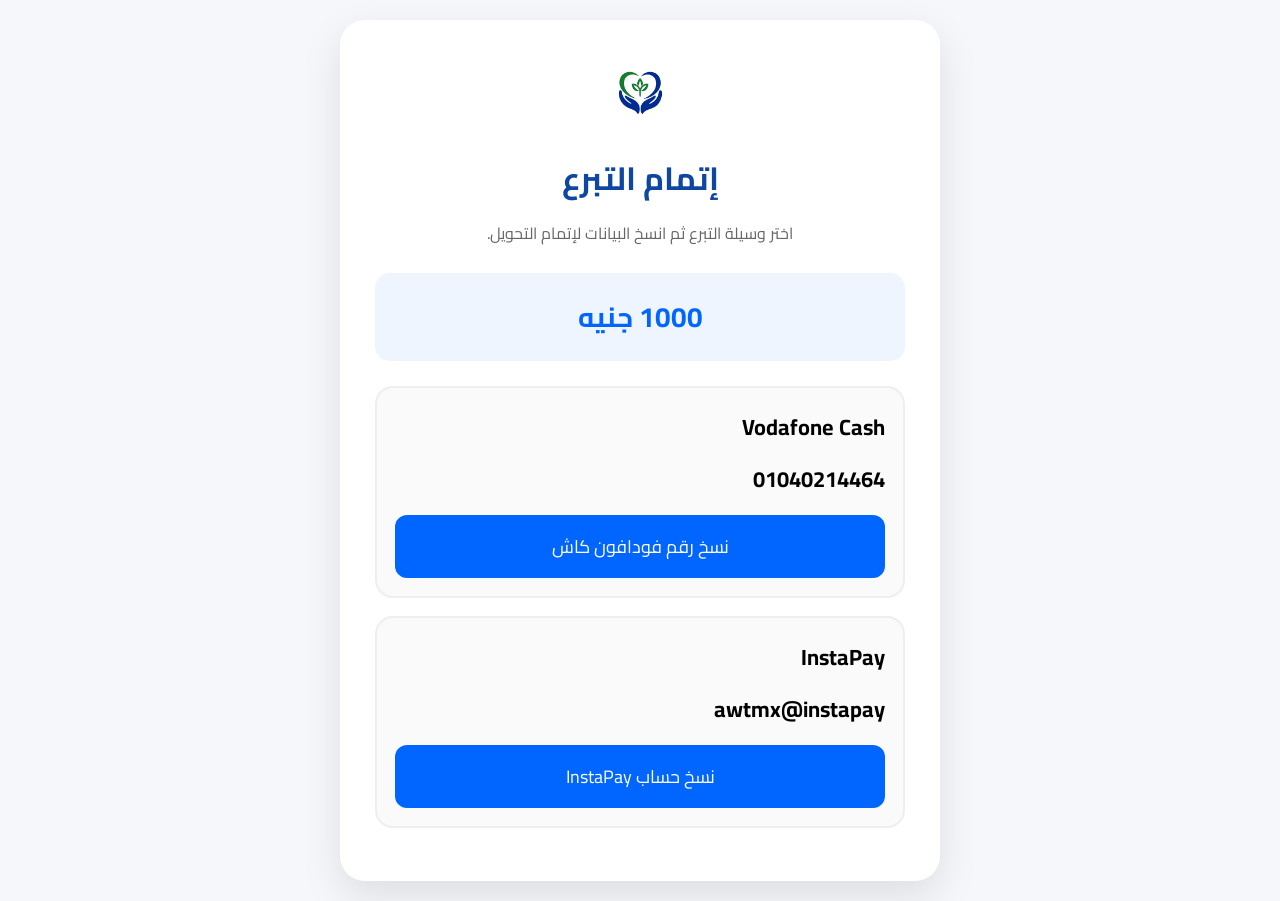
==== payment.html @ cd1cc601 "Add payment HTML for donation completion" ====
<!DOCTYPE html>
<html lang="ar" dir="rtl">

<head>
<meta charset="UTF-8">
<meta name="viewport" content="width=device-width, initial-scale=1.0">

<title>إتمام التبرع | Hope & Healing Foundation</title>

<link rel="preconnect" href="https://fonts.googleapis.com">
<link rel="preconnect" href="https://fonts.gstatic.com" crossorigin>

<link href="https://fonts.googleapis.com/css2?family=Cairo:wght@300;400;600;700;800&display=swap" rel="stylesheet">

<style>

*{
margin:0;
padding:0;
box-sizing:border-box;
font-family:'Cairo',sans-serif;
}

body{
background:#f5f7fb;
display:flex;
justify-content:center;
align-items:center;
min-height:100vh;
padding:20px;
}

.card{
background:#fff;
width:100%;
max-width:600px;
border-radius:25px;
padding:35px;
box-shadow:0 15px 40px rgba(0,0,0,.1);
}

.logo{
width:110px;
display:block;
margin:auto;
margin-bottom:20px;
}

h1{
text-align:center;
color:#0d47a1;
margin-bottom:10px;
}

p{
text-align:center;
color:#666;
margin-bottom:25px;
}

.amount{
background:#eef5ff;
padding:18px;
border-radius:15px;
font-size:28px;
font-weight:bold;
text-align:center;
color:#0066ff;
margin-bottom:25px;
}

.pay-box{
background:#fafafa;
border:2px solid #eee;
border-radius:18px;
padding:18px;
margin-bottom:18px;
}

.pay-box h2{
font-size:22px;
margin-bottom:10px;
}

.value{
font-size:22px;
font-weight:bold;
word-break:break-all;
margin-bottom:15px;
}

button{
width:100%;
padding:15px;
background:#0066ff;
border:none;
color:white;
font-size:18px;
border-radius:12px;
cursor:pointer;
}

button:hover{
background:#004ec2;
}

</style>

</head>

<body>

<div class="card">

<img src="logo.png" class="logo">

<h1>إتمام التبرع</h1>

<p>
اختر وسيلة التبرع ثم انسخ البيانات لإتمام التحويل.
</p>

<div class="amount">
1000 جنيه
</div>

<div class="pay-box">

<h2>Vodafone Cash</h2>

<div class="value" id="vodafone">
01040214464
</div>

<button onclick="copyVodafone()">
نسخ رقم فودافون كاش
</button>

</div>

<div class="pay-box">

<h2>InstaPay</h2>

<div class="value" id="insta">
awtmx@instapay
</div>

<button onclick="copyInsta()">
نسخ حساب InstaPay
</button>

</div><script>

function copyVodafone(){

navigator.clipboard.writeText(
document.getElementById("vodafone").innerText
);

alert("تم نسخ رقم Vodafone Cash");

}

function copyInsta(){

navigator.clipboard.writeText(
document.getElementById("insta").innerText
);

alert("تم نسخ حساب InstaPay");

}

</script>

</body>

</html>
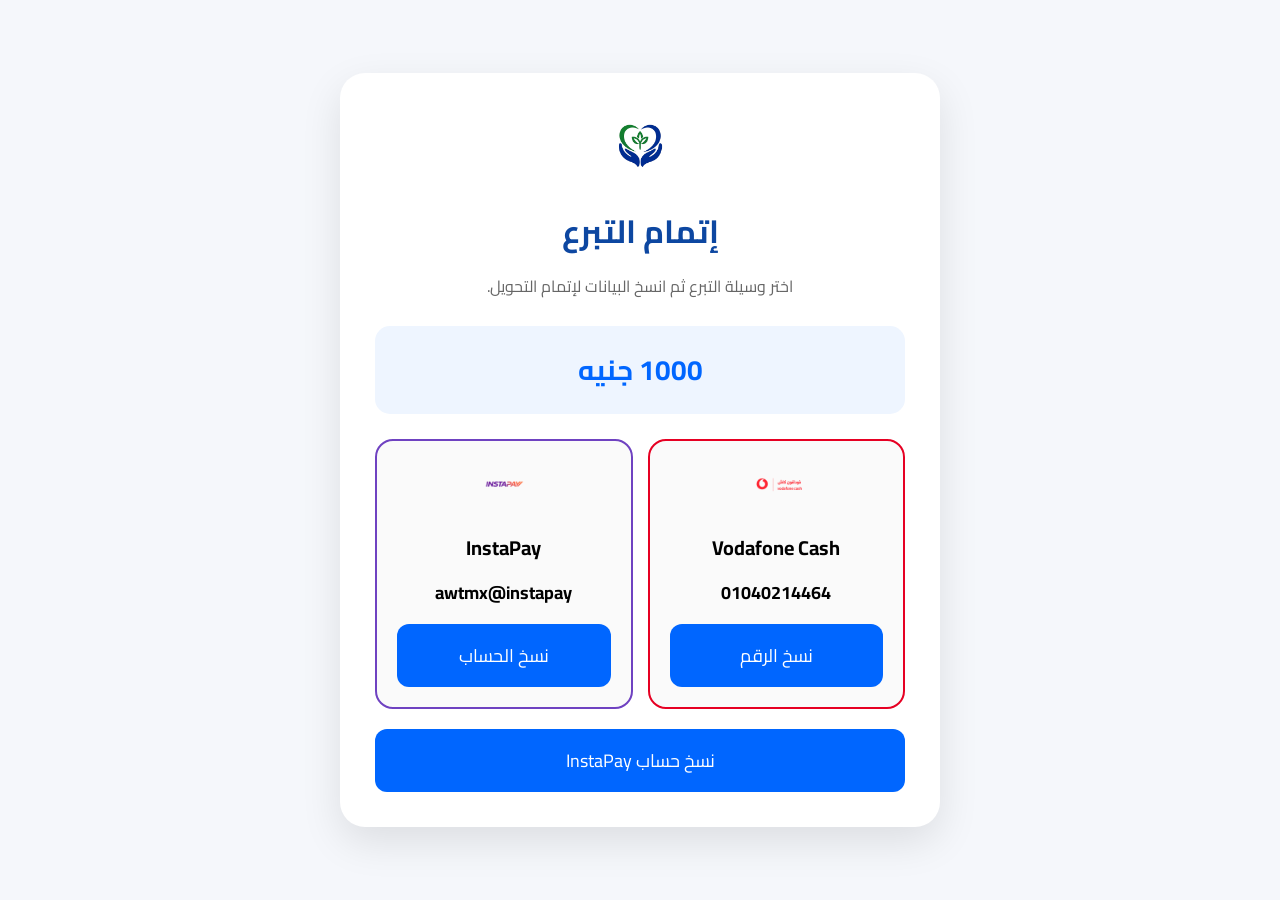
==== commit f8c77f44: "Update payment.html" ====
--- a/payment.html
+++ b/payment.html
@@ -103,7 +103,67 @@
 button:hover{
 background:#004ec2;
 }
-
+.payment-methods{
+display:grid;
+grid-template-columns:1fr 1fr;
+gap:15px;
+margin-bottom:20px;
+}
+
+.pay-box{
+background:#fafafa;
+border:2px solid #eee;
+border-radius:18px;
+padding:20px;
+text-align:center;
+margin-bottom:0;
+}
+
+.pay-logo{
+width:80px;
+height:auto;
+display:block;
+margin:0 auto 15px;
+}
+
+.pay-box h2{
+margin-bottom:10px;
+font-size:20px;
+}
+
+.value{
+font-size:18px;
+font-weight:bold;
+margin-bottom:15px;
+word-break:break-word;
+}
+
+.vodafone{
+border-color:#e60023;
+}
+
+.insta{
+border-color:#6f42c1;
+}
+
+@media(max-width:700px){
+.payment-methods{
+grid-template-columns:1fr 1fr;
+gap:10px;
+}
+
+.pay-logo{
+width:65px;
+}
+
+.pay-box{
+padding:15px;
+}
+
+.value{
+font-size:15px;
+}
+    
 </style>
 
 </head>
@@ -120,11 +180,15 @@
 اختر وسيلة التبرع ثم انسخ البيانات لإتمام التحويل.
 </p>
 
-<div class="amount">
+<div class="amount" id="amount">
 1000 جنيه
 </div>
 
-<div class="pay-box">
+<div class="payment-methods">
+
+<div class="pay-box vodafone">
+
+<img src="vodafone.png" class="pay-logo" alt="Vodafone Cash">
 
 <h2>Vodafone Cash</h2>
 
@@ -133,17 +197,27 @@
 </div>
 
 <button onclick="copyVodafone()">
-نسخ رقم فودافون كاش
+نسخ الرقم
 </button>
 
 </div>
 
-<div class="pay-box">
+<div class="pay-box insta">
+
+<img src="instapay.png" class="pay-logo" alt="InstaPay">
 
 <h2>InstaPay</h2>
 
 <div class="value" id="insta">
 awtmx@instapay
+</div>
+
+<button onclick="copyInsta()">
+نسخ الحساب
+</button>
+
+</div>
+
 </div>
 
 <button onclick="copyInsta()">
@@ -171,7 +245,11 @@
 alert("تم نسخ حساب InstaPay");
 
 }
-
+const amount = localStorage.getItem("donationAmount");
+
+if (amount) {
+    document.getElementById("amount").innerText = amount;
+}
 </script>
 
 </body>
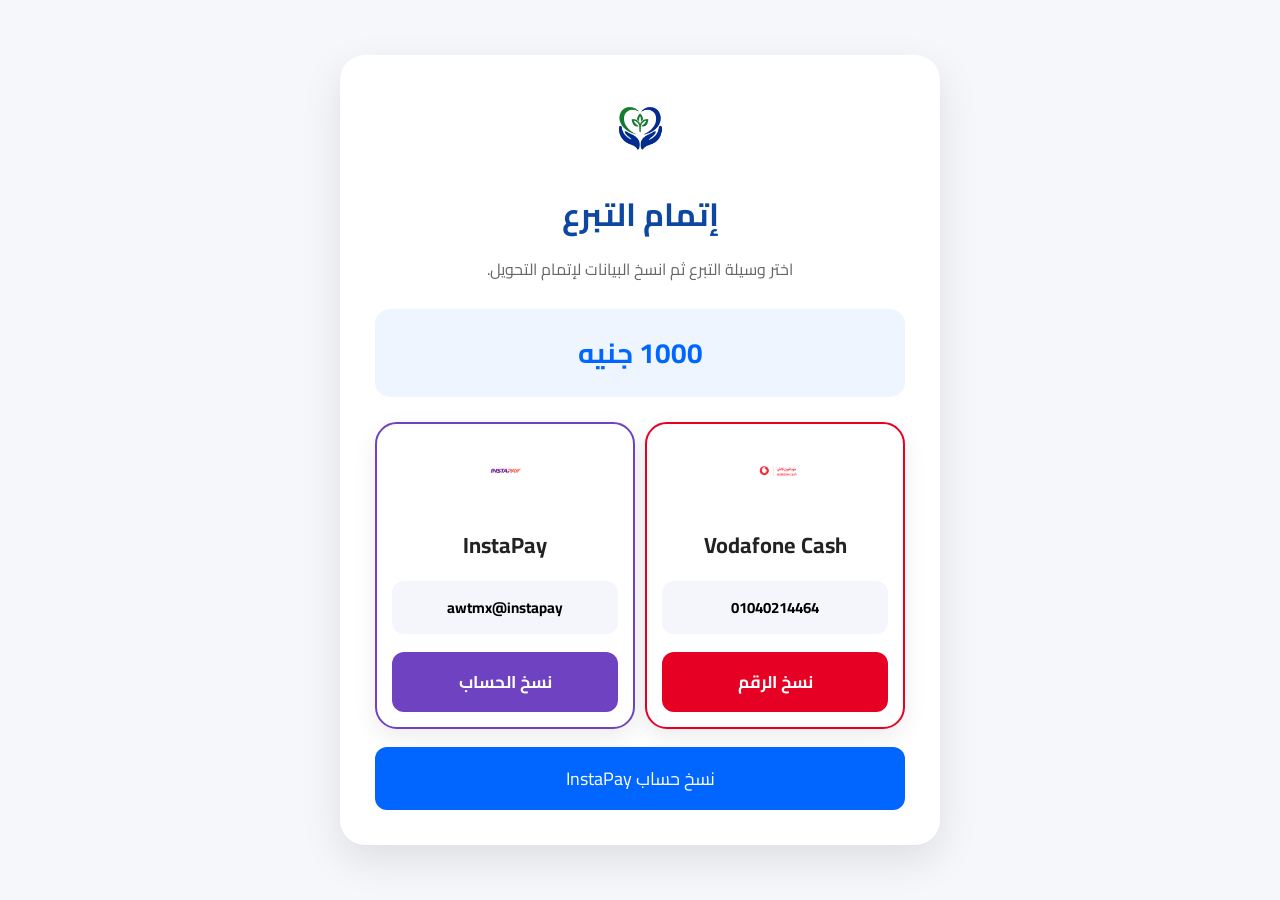
==== commit df6f316f: "Update payment.html" ====
--- a/payment.html
+++ b/payment.html
@@ -106,47 +106,69 @@
 .payment-methods{
 display:grid;
 grid-template-columns:1fr 1fr;
-gap:15px;
-margin-bottom:20px;
+gap:18px;
+margin-top:25px;
 }
 
 .pay-box{
-background:#fafafa;
+background:#fff;
+border-radius:22px;
+padding:25px 18px;
+text-align:center;
+box-shadow:0 8px 25px rgba(0,0,0,.08);
 border:2px solid #eee;
-border-radius:18px;
-padding:20px;
-text-align:center;
-margin-bottom:0;
+}
+
+.vodafone{
+border-color:#e60023;
+}
+
+.insta{
+border-color:#6f42c1;
 }
 
 .pay-logo{
-width:80px;
-height:auto;
+width:130px;
+height:70px;
+object-fit:contain;
 display:block;
 margin:0 auto 15px;
 }
 
 .pay-box h2{
-margin-bottom:10px;
+font-size:22px;
+margin-bottom:15px;
+color:#222;
+}
+
+.value{
+background:#f4f6fb;
+padding:12px;
+border-radius:12px;
 font-size:20px;
-}
-
-.value{
-font-size:18px;
-font-weight:bold;
-margin-bottom:15px;
+font-weight:bold;
+margin-bottom:18px;
 word-break:break-word;
 }
 
-.vodafone{
-border-color:#e60023;
-}
-
-.insta{
-border-color:#6f42c1;
-}
-
-@media(max-width:700px){
+.pay-box button{
+width:100%;
+padding:14px;
+border:none;
+border-radius:12px;
+font-size:17px;
+font-weight:bold;
+color:#fff;
+cursor:pointer;
+}
+
+.vodafone button{
+background:#e60023;
+}
+
+.insta button{
+background:#6f42c1;
+}
 .payment-methods{
 grid-template-columns:1fr 1fr;
 gap:10px;
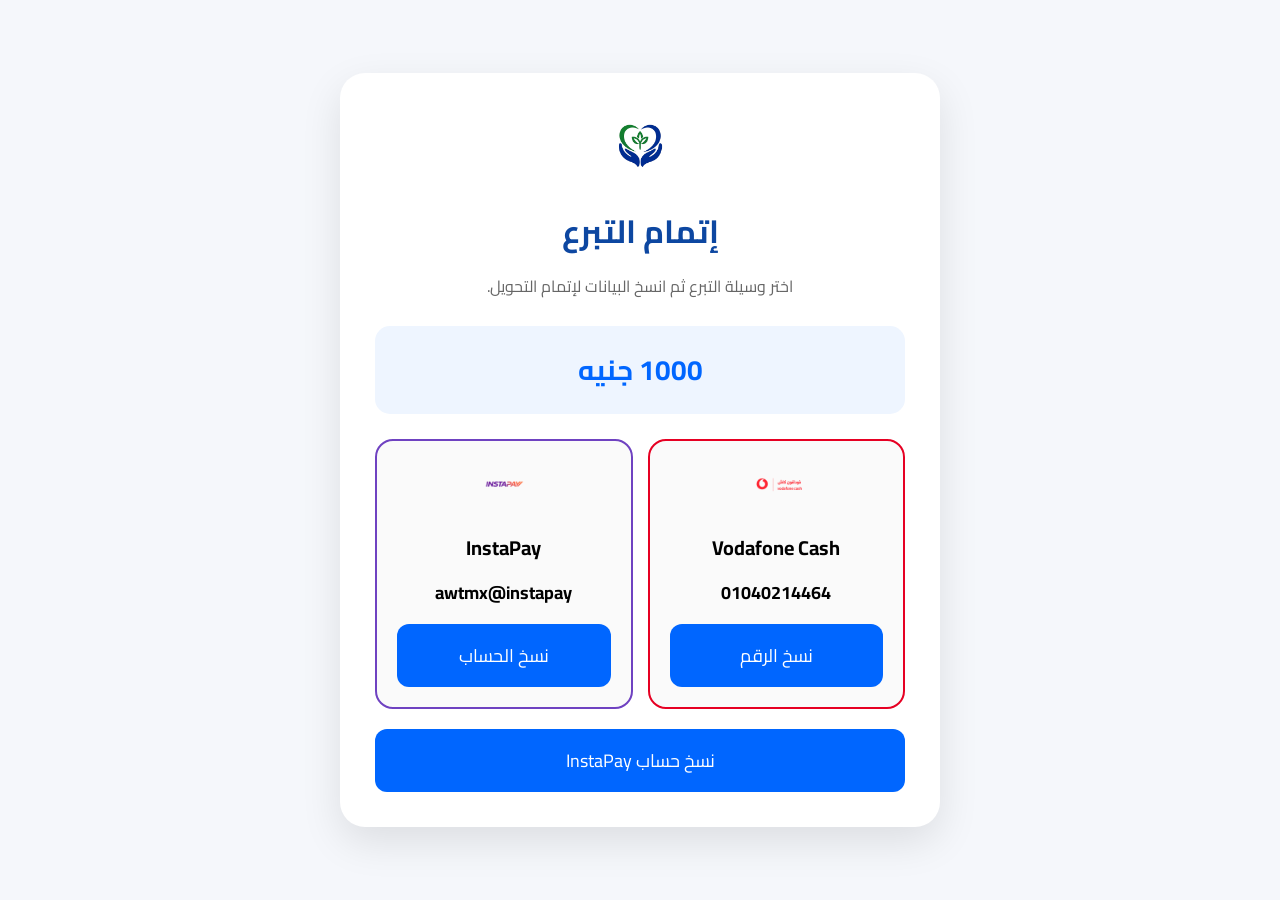
==== commit 6391ce6b: "Refactor payment.html for improved styling and layout" ====
--- a/payment.html
+++ b/payment.html
@@ -106,17 +106,36 @@
 .payment-methods{
 display:grid;
 grid-template-columns:1fr 1fr;
-gap:18px;
-margin-top:25px;
+gap:15px;
+margin-bottom:20px;
 }
 
 .pay-box{
-background:#fff;
-border-radius:22px;
-padding:25px 18px;
-text-align:center;
-box-shadow:0 8px 25px rgba(0,0,0,.08);
+background:#fafafa;
 border:2px solid #eee;
+border-radius:18px;
+padding:20px;
+text-align:center;
+margin-bottom:0;
+}
+
+.pay-logo{
+width:80px;
+height:auto;
+display:block;
+margin:0 auto 15px;
+}
+
+.pay-box h2{
+margin-bottom:10px;
+font-size:20px;
+}
+
+.value{
+font-size:18px;
+font-weight:bold;
+margin-bottom:15px;
+word-break:break-word;
 }
 
 .vodafone{
@@ -127,48 +146,7 @@
 border-color:#6f42c1;
 }
 
-.pay-logo{
-width:130px;
-height:70px;
-object-fit:contain;
-display:block;
-margin:0 auto 15px;
-}
-
-.pay-box h2{
-font-size:22px;
-margin-bottom:15px;
-color:#222;
-}
-
-.value{
-background:#f4f6fb;
-padding:12px;
-border-radius:12px;
-font-size:20px;
-font-weight:bold;
-margin-bottom:18px;
-word-break:break-word;
-}
-
-.pay-box button{
-width:100%;
-padding:14px;
-border:none;
-border-radius:12px;
-font-size:17px;
-font-weight:bold;
-color:#fff;
-cursor:pointer;
-}
-
-.vodafone button{
-background:#e60023;
-}
-
-.insta button{
-background:#6f42c1;
-}
+@media(max-width:700px){
 .payment-methods{
 grid-template-columns:1fr 1fr;
 gap:10px;
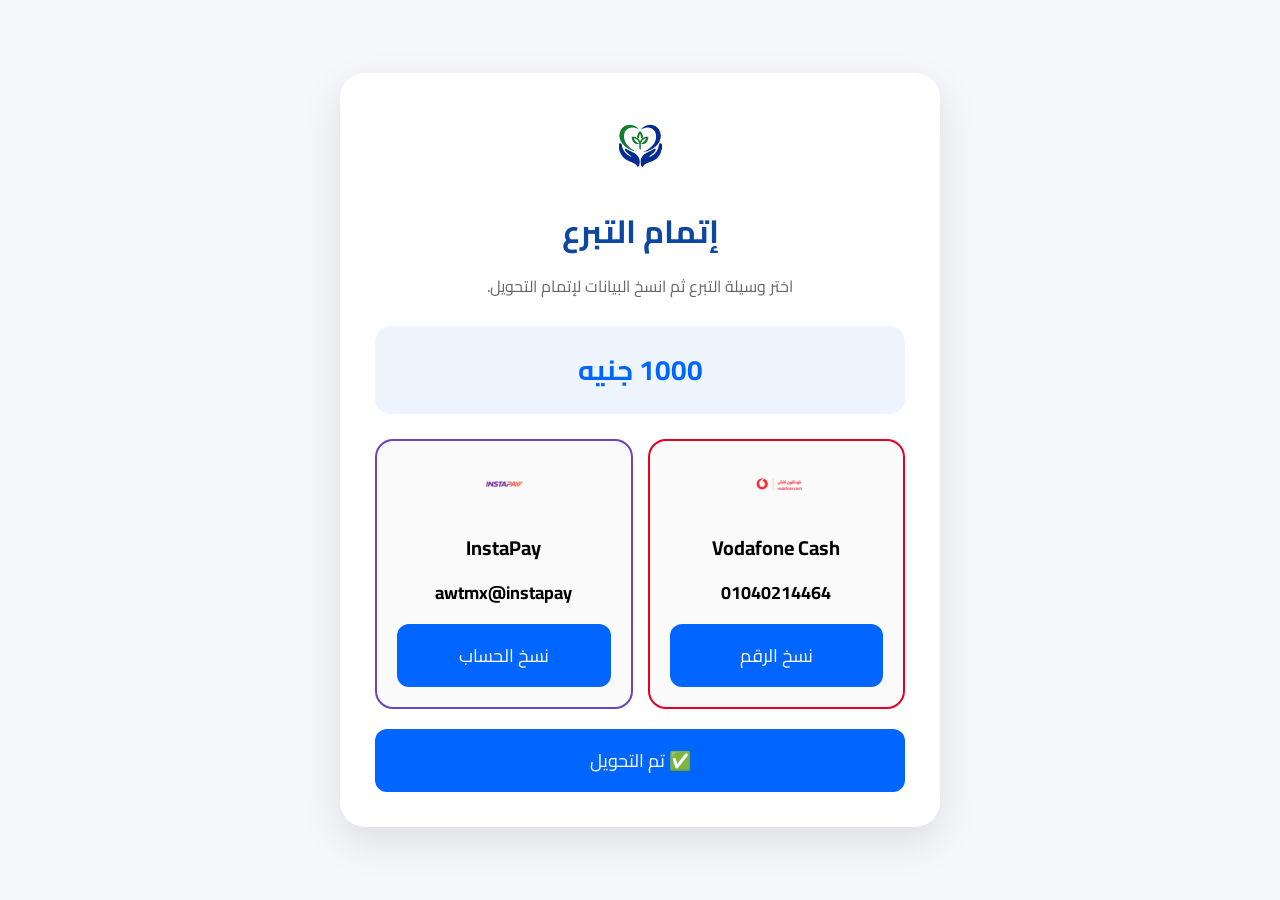
==== commit 26e4deb3: "Add finish donation button and redirect functionality Added a button to finish the donation process " ====
--- a/payment.html
+++ b/payment.html
@@ -220,10 +220,9 @@
 
 </div>
 
-<button onclick="copyInsta()">
-نسخ حساب InstaPay
+<button onclick="finishDonation()" class="finish-btn">
+✅ تم التحويل
 </button>
-
 </div><script>
 
 function copyVodafone(){
@@ -250,6 +249,9 @@
 if (amount) {
     document.getElementById("amount").innerText = amount;
 }
+    function finishDonation(){
+    window.location.href = "thankyou.html";
+}
 </script>
 
 </body>
